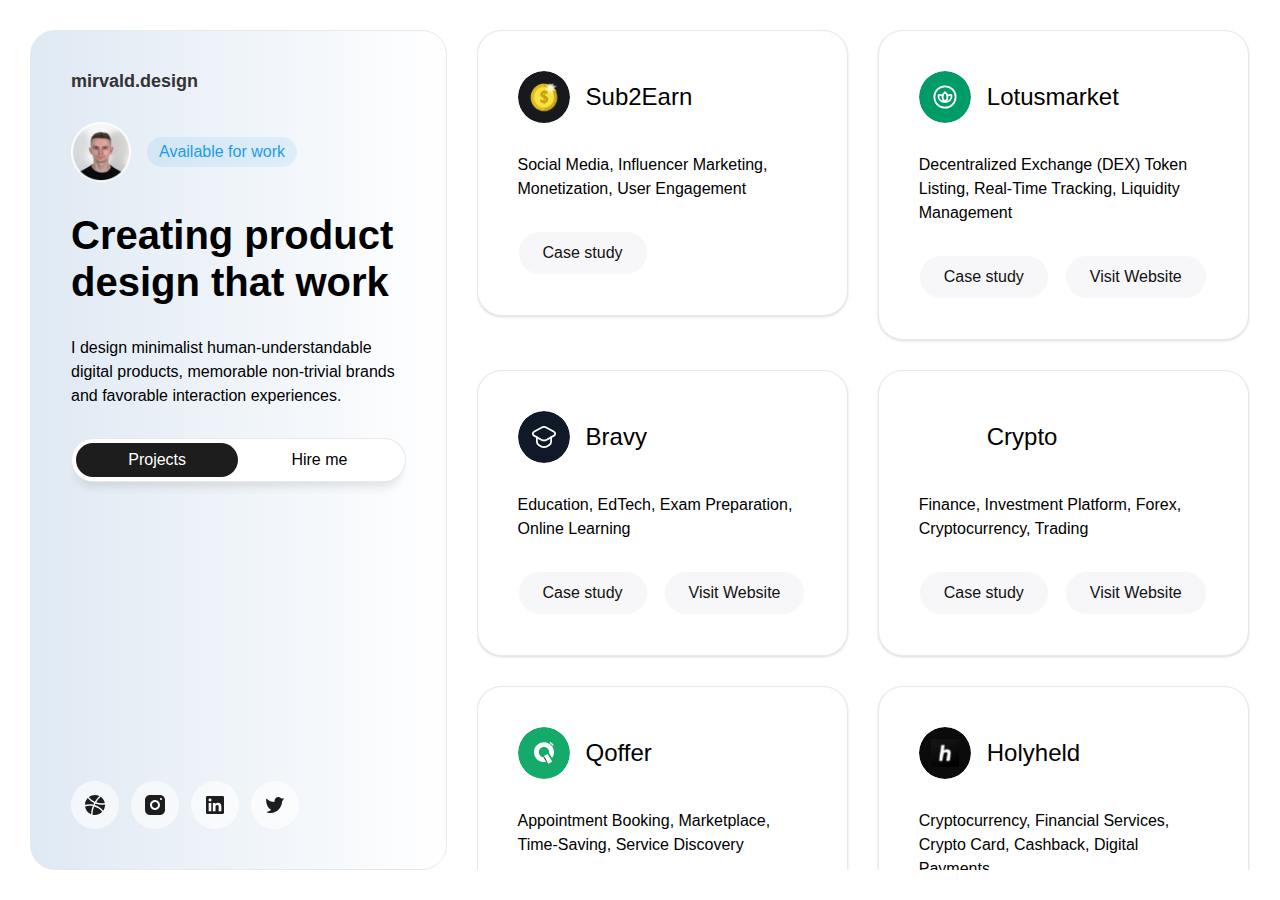
==== index.html @ e4a6abc4 "add design mobile" ====
<!DOCTYPE html>

<html lang="en">

<head>
    <meta charset="utf-8" />
    <meta http-equiv="X-UA-Compatible" content="IE=edge" />
    <title>mirvald.design</title>
    <meta name="description" content="" />
    <meta name="viewport" content="width=device-width,initial-scale=1.0" />
    <link rel="stylesheet" type="text/css" href="style/404.css" />
    <link rel="stylesheet" type="text/css" href="style/style.css" />
    <link rel="stylesheet" type="text/css" href="style/fonts.css" />
    <link rel="stylesheet" type="text/css" href="style/mobile.css" />
</head>

<body>

    <div class="main">
        <div class="content-left">
            <!-- header -->
            <div class="header">
                <div class="top">
                    <div class="logo">mirvald.design</div>

                    <div class="avatar-container">
                        <div class="avatar-img"></div>
                        <div class="badge-available">Available for work</div>
                    </div>

                    <h1 class="title">︎Creating product design that work</h1>
                    <h3 class="paragraph">
                        I design minimalist human-understandable digital products,
                        memorable non-trivial brands and favorable interaction
                        experiences.
                    </h3>
                    <div class="menu">
                        <button id="projects">Projects</button>
                        <button id="hireme">Hire me</button>
                    </div>
                </div>

                <!--  -->
                <div class="header-social-block">
                    <div class="social-container">
                        <!--  -->
                        <a class="btn-social" href="https://dribbble.com/mirvald">
                            <img alt="#" src="img/icons/dr.svg" />
                        </a>
                        <!--  -->
                        <a class="btn-social" href="https://www.instagram.com/mirvald_/">
                            <img alt="#" src="img/icons/ins.svg" />
                        </a>
                        <!--  -->
                        <a class="btn-social" href="https://www.linkedin.com/in/vadym-m-500836253/">
                            <img alt="#" src="img/icons/li.svg" />
                        </a>
                        <!--  -->
                        <a class="btn-social" href="#">
                            <img alt="#" src="img/icons/tw.svg" />
                        </a>
                    </div>
                </div>
            </div>
            <!-- header -->
        </div>
        <div class="content-right">
            <!-- Projects -->
            <div id="projects-block" class="projects-container">
                <!--  -->
                <div class="project-card">
                    <div style="display: flex; gap: 16px; align-items: center;">
                        <div class="logo-container" data-logo="sub2earn"></div>
                        <h2 class="title-project">Sub2Earn</h2>
                    </div>

                    <h3 class="paragraph-project">
                        Social Media, Influencer Marketing, Monetization, User Engagement
                    </h3>
                    <div class="btn-container">
                        <button class="btn-cta">Case study</button>
                    </div>
                </div>
                <!--  -->

                <div class="project-card">
                    <div style="display: flex; gap: 16px; align-items: center;">
                        <div class="logo-container Lotusmarket-img" data-logo="lotus"></div>
                        <h2 class="title-project">Lotusmarket</h2>
                    </div>
                    <h3 class="paragraph-project">
                        Decentralized Exchange (DEX) Token Listing, Real-Time Tracking,
                        Liquidity Management
                    </h3>
                    <div class="btn-container">
                        <button class="btn-cta">Case study</button>
                        <button class="btn-cta">Visit Website</button>
                    </div>
                </div>
                <div class="project-card">
                    <div style="display: flex; gap: 16px; align-items: center;">
                        <div class="logo-container" data-logo="bravy"></div>
                        <h2 class=" title-project">Bravy</h2>
                    </div>

                    <h3 class="paragraph-project">
                        Education, EdTech, Exam Preparation, Online Learning
                    </h3>
                    <div class="btn-container">
                        <button class="btn-cta">Case study</button>
                        <button class="btn-cta">Visit Website</button>
                    </div>
                </div>

                <div class="project-card">
                    <div style="display: flex; gap: 16px; align-items: center;">
                        <div class="logo-container" data-logo="ocea"></div>
                        <h2 class="title-project">Crypto</h2>
                    </div>

                    <h3 class="paragraph-project">
                        Finance, Investment Platform, Forex, Cryptocurrency, Trading
                    </h3>
                    <div class="btn-container">
                        <button class="btn-cta">Case study</button>
                        <button class="btn-cta">Visit Website</button>
                    </div>
                </div>
                <div class="project-card">
                    <div style="display: flex; gap: 16px; align-items: center;">
                        <div class="logo-container" data-logo="qoffer"></div>
                        <h2 class="title-project">Qoffer</h2>
                    </div>

                    <h3 class="paragraph-project">
                        Appointment Booking, Marketplace, Time-Saving, Service Discovery
                    </h3>
                    <div class="btn-container">
                        <button class="btn-cta">Case study</button>
                        <button class="btn-cta">Visit Website</button>
                    </div>
                </div>
                <div class="project-card">
                    <div style="display: flex; gap: 16px; align-items: center;">
                        <div class="logo-container" data-logo="Holyheld"></div>
                        <h2 class="title-project">Holyheld</h2>
                    </div>

                    <h3 class="paragraph-project">
                        Cryptocurrency, Financial Services, Crypto Card, Cashback, Digital
                        Payments
                    </h3>
                    <div class="btn-container">
                        <button class="btn-cta">Case study</button>
                        <button class="btn-cta">Visit Website</button>
                    </div>
                </div>
                <div class="project-card">
                    <div style="display: flex; gap: 16px; align-items: center;">
                        <div class="logo-container" data-logo="fitly"></div>
                        <h2 class="title-project">Fitly</h2>
                    </div>

                    <h3 class="paragraph-project">
                        Health & Fitness, Mobile App, Workout Tracking, iOS Development
                    </h3>
                    <div class="btn-container">
                        <button class="btn-cta">Case study</button>
                        <button class="btn-cta">Visit Website</button>
                    </div>
                </div>
                <div class="project-card">
                    <div style="display: flex; gap: 16px; align-items: center;">
                        <div class="logo-container" data-logo="fastbit"></div>
                        <h2 class="title-project">Fastbit</h2>
                    </div>

                    <h3 class="paragraph-project">
                        Cryptocurrency Exchange, Trading Platform, Cutting-Edge Technology
                    </h3>
                    <div class="btn-container">
                        <button class="btn-cta">Case study</button>
                        <button class="btn-cta">Visit Website</button>
                    </div>
                </div>
                <!--            <-->
                <div class="project-card">
                    <div style="display: flex; gap: 16px; align-items: center;">
                        <div class="logo-container" data-logo="carry"></div>
                        <h2 class="title-project">Carry Out</h2>
                    </div>

                    <h3 class="paragraph-project">
                        Food Delivery, Restaurants, Food Markets, Dominant Position
                    </h3>
                    <div class="btn-container">
                        <button class="btn-cta">Case study</button>
                        <button class="btn-cta">Visit Website</button>
                    </div>
                </div>

                <div class="project-card">
                    <div style="display: flex; gap: 16px; align-items: center;">
                        <div class="logo-container" data-logo="studio"></div>
                        <h2 class="title-project">Studio Reception</h2>
                    </div>

                    <h3 class="paragraph-project">
                        SaaS for Health & Wellbeing Studios, Online Business Management,
                        Marketing
                    </h3>
                    <div class="btn-container">
                        <button class="btn-cta">Case study</button>
                        <button class="btn-cta">Visit Website</button>
                    </div>
                </div>
            </div>
            <!-- Projects -->

            <!-- hireme-block -->
            <div class="hireme-block" id="hireme-block">
                <div class="contact-form">
                    <h2 class="title">Want to work together?</h2>
                    <p class="paragraph">
                        Feel free to reach out for collaborations or just a friendly hello
                    </p>
                    <form id="contactForm">
                        <div class="form-group">
                            <input type="text" id="name" name="name" placeholder="Name" required />
                        </div>
                        <div class="form-group">
                            <input type="email" id="email" name="email" placeholder="Email" required />
                        </div>
                        <div class="form-group">
                            <textarea id="message" name="message" placeholder="Message" rows="4" required></textarea>
                        </div>
                        <button class="btn-cta" type="submit" id="submit">Submit</button>
                    </form>
                </div>
            </div>
            <!-- hireme-block -->
        </div>
    </div>

    <script src="./js/formSubmit.js.js"></script>
    <script src="./js/smoothScroll.js"></script>
</body>

</html>
---- style/404.css ----
.dev-container {
  display: flex;
  background-color: #fff;
  flex-direction: column;
  border: 1px solid rgb(240 242 248);
  width: 100%;
  height: 80vh;
  align-items: flex-start;
  justify-content: center;
}

@media screen and (min-width: 1024px) and (max-width: 2560px) {
  .dev-container {
    padding: 32px;
    gap: 12px;
    border-radius: 32px;
  }
}

@media screen and (min-width: 320px) and (max-width: 1024px) {
  .dev-container {
    padding: 16px;
    gap: 12px;
    border-radius: 16px;
  }
}
---- style/style.css ----
@import "./reset.css";
@import "./fonts.css";

@media screen and (min-width: 1024px) and (max-width: 2560px) {
  body {
    margin: 0;
    background: #fff;
    overflow: hidden;
    font-family: "OpenSauceOne", sans-serif;
  }

  .mobile-blank {
    display: none;
  }

  .header {
    display: flex;
    flex-direction: column;
    justify-content: space-between;
    gap: 30px;
    padding: 40px;
    height: 100%;
  }

  .title {
    font-size: 40px;
    line-height: 47px;
    font-weight: 700;
  }

  .paragraph {
    font-size: 16px;
    line-height: 150%;
  }

  .title-project {
    font-size: 24px;
  }

  .paragraph-project {
    font-size: 16px;
    line-height: 150%;
  }

  .top {
    display: flex;
    flex-direction: column;
    gap: 30px;
  }

  .badge-available {
    background: rgba(29, 155, 240, 0.1);
    color: #1d9bf0;
    padding: 6px 12px;
    border-radius: 25px;
  }

  .menu {
    display: flex;
    padding: 4px;
    align-items: center;
    align-self: stretch;
    border-radius: 25px;
    border: 1px solid rgba(29, 29, 29, 0.1);
    background: #fff;
    box-shadow: 0px 10px 10px -5px rgba(0, 0, 0, 0.1);
  }
  button {
    display: flex;
    border-radius: 25px;
    width: 100%;
    padding: 8px 16px;
    align-content: center;
    justify-content: center;
  }

  button.active {
    background: #1d1d1d;
    color: #fff;
  }

  .header-social-block {
    display: flex;
    flex-direction: column;
    gap: 12px;
  }

  .avatar-container {
    display: flex;
    align-items: center;
    gap: 16px;
  }

  .avatar-img {
    width: 60px;
    height: 60px;
    background-size: cover;
    background-image: url(/img/avatar.jpg);
  }

  .logo-container {
    border-radius: 52px;
    width: 52px;
    height: 52px;
    background-size: cover;
  }

  [data-logo="sub2earn"] {
    background-image: url(/img/logo-product/sub2earn.svg);
  }

  [data-logo="lotus"] {
    background-image: url(/img/logo-product/lotus.svg);
  }

  [data-logo="bravy"] {
    background-image: url(/img/logo-product/bravy.svg);
  }
  [data-logo="ocean"] {
    background-image: url(/img/logo-product/ocean.svg);
  }
  [data-logo="qoffer"] {
    background-image: url(/img/logo-product/qoffer.svg);
  }
  [data-logo="Holyheld"] {
    background-image: url(/img/logo-product/Holyheld.svg);
  }
  [data-logo="fitly"] {
    background-image: url(/img/logo-product/fitly.svg);
  }
  [data-logo="fastbit"] {
    background-image: url(/img/logo-product/fastbit.svg);
  }
  [data-logo="carry"] {
    background-image: url(/img/logo-product/carry.svg);
  }
  [data-logo="studio"] {
    background-image: url(/img/logo-product/studio.svg);
  }

  .main {
    display: flex;
    padding: 30px;
    gap: 30px;
    height: 100vh;
    justify-content: center;
    align-items: center;
  }

  .content-left {
    overflow: hidden;
    height: 100%;
    width: 35%;
    border-radius: 25px;
    border: 1px solid #e5eaec;
    background: linear-gradient(90deg, #dfe9f3 0%, #fff 100%);
  }

  .content-right {
    width: 65%;
    overflow-y: scroll;
    display: flex;
    flex-direction: column;
    gap: 30px;
    height: 100%;
  }

  .projects-container {
    display: flex;
    align-items: flex-start;
    align-content: flex-start;
    gap: 30px;
    flex-wrap: wrap;
  }

  .project-card {
    display: flex;
    width: 48%;
    flex-direction: column;
    gap: 30px;
    padding: 40px;
    background: #ffffff;
    border-radius: 25px;
    border: 1px solid #e5eaec;
    box-shadow: 0px 1px 3px 0px rgba(16, 24, 40, 0.1),
      0px 1px 2px 0px rgba(16, 24, 40, 0.06);
  }

  .btn-container {
    display: flex;
    gap: 16px;
  }

  .logo {
    font-size: 18px;
    color: #333;
    font-weight: 700;
  }

  .social-container {
    display: flex;
    align-items: center;
    gap: 12px;
  }

  /* Buttons */

  .btn-cta {
    width: fit-content;
    padding: 12px 24px;
    border: 1px solid #fff;
    border-radius: 25px;
    color: #111111;
    background-color: #f7f7f9;
  }

  .btn-cta:hover {
    padding: 12px 24px;
    border: 1px solid #fff;
    border-radius: 25px;
    background-color: #f7f7f9;
  }

  .contact-form {
    display: flex;
    flex-direction: column;
    gap: 30px;
    width: 100%;
    margin: 0 auto;
    padding: 40px;
    border: 1px solid #e5eaec;
    border-radius: 25px;
    box-shadow: 0px 1px 3px 0px rgba(16, 24, 40, 0.1),
      0px 1px 2px 0px rgba(16, 24, 40, 0.06);
  }

  .form-group {
    margin-bottom: 30px;
  }

  input[type="text"],
  input[type="email"],
  textarea {
    width: 100%;
    padding: 16px 24px;
    background: #f7f7f9;
    border-radius: 25px;
  }

  /* Style the placeholders to look like labels */
  input::placeholder,
  textarea::placeholder {
    color: #948282;
  }
}
---- style/fonts.css ----
@font-face {
  font-family: "OpenSauceOne";
  src: url("fonts/OpenSauceOne-Regular.woff2") format("woff2"),
    url("fonts/OpenSauceOne-Medium.woff2") format("woff2"),
    url("fonts/OpenSauceOne-SemiBold.woff2") format("woff2");
  font-weight: 500, 600, 700;
}
---- style/mobile.css ----
@import "./style.css";

@media screen and (min-width: 320px) and (max-width: 768px) {
  body {
    margin: 0;
    font-family: "OpenSauceOne", sans-serif;
    background: #fff;
  }

  .main {
    display: flex;
    flex-direction: column;
    padding: 16px;
    gap: 30px;
  }
  .content-left {
    display: flex;
  }

  .content-right {
    display: flex;
    flex-direction: column;
    gap: 16px;
  }

  .header {
    display: flex;
    flex-direction: column;
    border: solid 1px #e5eaec;
    gap: 30px;
    padding: 20px;
    background: linear-gradient(90deg, #dfe9f3 0%, #fff 100%);
    border-radius: 30px;
    height: 100vh;
    justify-content: space-between;
  }

  .avatar-container {
    display: flex;
    align-items: center;
    gap: 16px;
  }

  .avatar-img {
    height: 60px;
    width: 60px;
    background-size: cover;
    background-image: url(/img/avatar.jpg);
  }

  .badge-available {
    background: rgba(29, 155, 240, 0.1);
    color: #1d9bf0;
    padding: 6px 12px;
    border-radius: 25px;
  }

  .title {
    font-size: 40px;
    line-height: 47px;
  }

  .social-container {
    display: flex;
    gap: 16px;
  }

  .top {
    display: flex;
    flex-direction: column;
    gap: 30px;
  }

  .logo {
    color: #333;
    font-size: 18px;
    font-weight: 700;
  }

  .header-social-block {
    display: flex;
    gap: 12px;
  }

  .social-container {
    display: flex;
  }

  .menu {
    display: none;
  }

  .projects-container {
    display: flex;
    overflow: scroll;
    gap: 12px;
  }

  .logo-container {
    border-radius: 52px;
    width: 52px;
    height: 52px;
    background-size: cover;
  }

  [data-logo="sub2earn"] {
    background-image: url(/img/logo-product/sub2earn.svg);
  }

  [data-logo="lotus"] {
    background-image: url(/img/logo-product/lotus.svg);
  }

  [data-logo="bravy"] {
    background-image: url(/img/logo-product/bravy.svg);
  }
  [data-logo="ocean"] {
    background-image: url(/img/logo-product/ocean.svg);
  }
  [data-logo="qoffer"] {
    background-image: url(/img/logo-product/qoffer.svg);
  }
  [data-logo="Holyheld"] {
    background-image: url(/img/logo-product/Holyheld.svg);
  }
  [data-logo="fitly"] {
    background-image: url(/img/logo-product/fitly.svg);
  }
  [data-logo="fastbit"] {
    background-image: url(/img/logo-product/fastbit.svg);
  }
  [data-logo="carry"] {
    background-image: url(/img/logo-product/carry.svg);
  }
  [data-logo="studio"] {
    background-image: url(/img/logo-product/studio.svg);
  }

  .project-card {
    display: flex;
    min-width: 300px;
    flex-direction: column;
    gap: 30px;
    padding: 20px;
    background: #ffffff;
    border-radius: 25px;
    border: 1px solid #e5eaec;
    box-shadow: 0px 1px 3px 0px rgba(16, 24, 40, 0.1),
      0px 1px 2px 0px rgba(16, 24, 40, 0.06);
  }

  .btn-cta {
    padding: 8px 16px;
    border: 1px solid #fff;
    border-radius: 30px;
    color: #fff;
  }

  .contact-form {
    display: flex;
    flex-direction: column;
    gap: 30px;
    width: 100%;
    margin: 0 auto;
    padding: 20px;
    border: 1px solid #e5eaec;
    border-radius: 25px;
    box-shadow: 0px 1px 3px 0px rgba(16, 24, 40, 0.1),
      0px 1px 2px 0px rgba(16, 24, 40, 0.06);
  }

  .form-group {
    margin-bottom: 30px;
  }

  input[type="text"],
  input[type="email"],
  textarea {
    width: 100%;
    padding: 16px 24px;
    background: #f7f7f9;
    border-radius: 25px;
  }

  /* Style the placeholders to look like labels */
  input::placeholder,
  textarea::placeholder {
    color: #948282;
  }
}
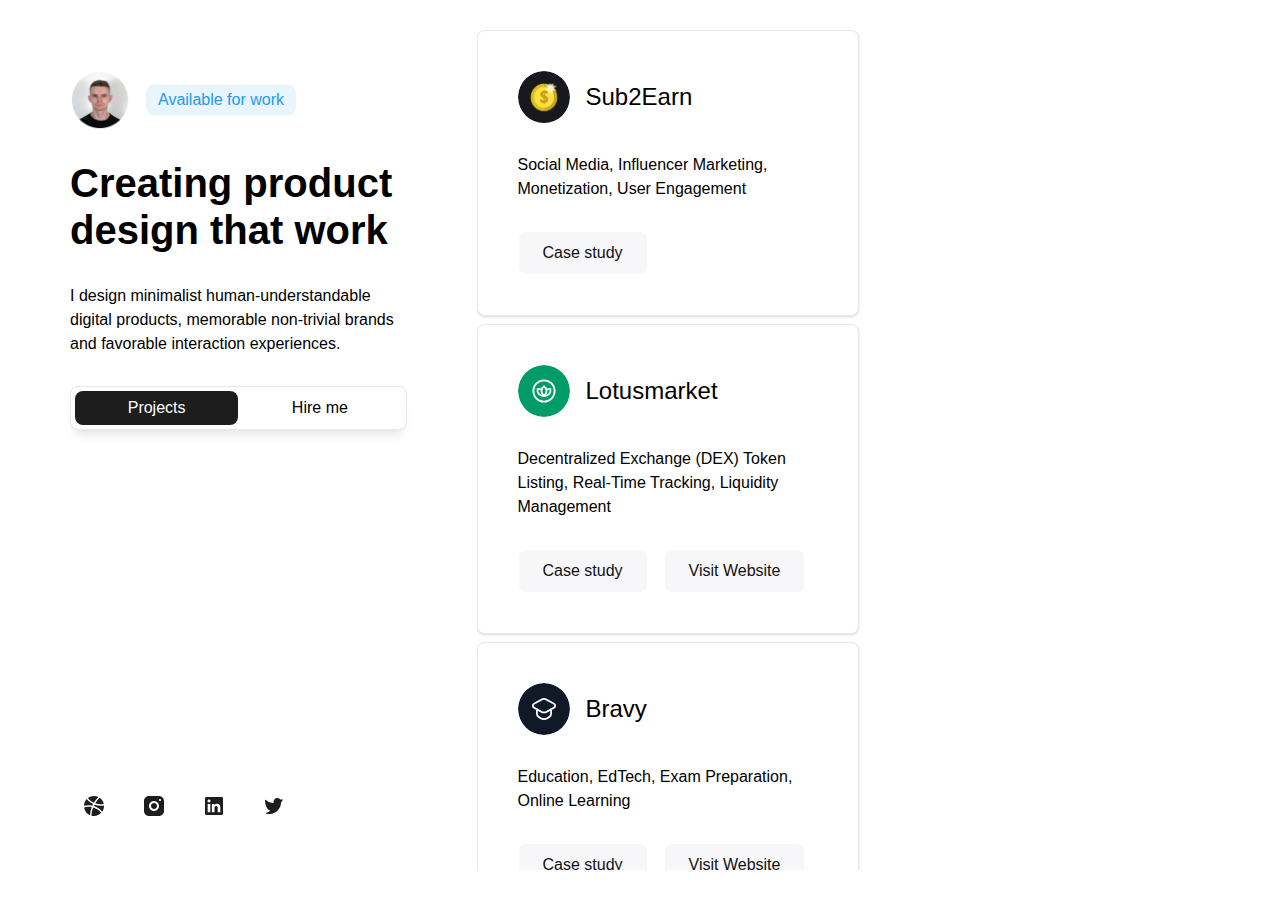
==== commit 9ed834f5: "refactoring code" ====
--- a/index.html
+++ b/index.html
@@ -21,7 +21,6 @@
             <!-- header -->
             <div class="header">
                 <div class="top">
-                    <div class="logo">mirvald.design</div>
 
                     <div class="avatar-container">
                         <div class="avatar-img"></div>
--- a/style/style.css
+++ b/style/style.css
@@ -52,7 +52,7 @@
     background: rgba(29, 155, 240, 0.1);
     color: #1d9bf0;
     padding: 6px 12px;
-    border-radius: 25px;
+    border-radius: 8px;
   }
 
   .menu {
@@ -60,14 +60,14 @@
     padding: 4px;
     align-items: center;
     align-self: stretch;
-    border-radius: 25px;
+    border-radius: 8px;
     border: 1px solid rgba(29, 29, 29, 0.1);
     background: #fff;
     box-shadow: 0px 10px 10px -5px rgba(0, 0, 0, 0.1);
   }
   button {
     display: flex;
-    border-radius: 25px;
+    border-radius: 8px;
     width: 100%;
     padding: 8px 16px;
     align-content: center;
@@ -151,9 +151,6 @@
     overflow: hidden;
     height: 100%;
     width: 35%;
-    border-radius: 25px;
-    border: 1px solid #e5eaec;
-    background: linear-gradient(90deg, #dfe9f3 0%, #fff 100%);
   }
 
   .content-right {
@@ -169,18 +166,18 @@
     display: flex;
     align-items: flex-start;
     align-content: flex-start;
-    gap: 30px;
+    gap: 8px;
     flex-wrap: wrap;
   }
 
   .project-card {
     display: flex;
-    width: 48%;
+    width: 49.5%;
     flex-direction: column;
     gap: 30px;
     padding: 40px;
     background: #ffffff;
-    border-radius: 25px;
+    border-radius: 8px;
     border: 1px solid #e5eaec;
     box-shadow: 0px 1px 3px 0px rgba(16, 24, 40, 0.1),
       0px 1px 2px 0px rgba(16, 24, 40, 0.06);
@@ -189,12 +186,6 @@
   .btn-container {
     display: flex;
     gap: 16px;
-  }
-
-  .logo {
-    font-size: 18px;
-    color: #333;
-    font-weight: 700;
   }
 
   .social-container {
@@ -209,7 +200,7 @@
     width: fit-content;
     padding: 12px 24px;
     border: 1px solid #fff;
-    border-radius: 25px;
+    border-radius: 8px;
     color: #111111;
     background-color: #f7f7f9;
   }
@@ -217,7 +208,7 @@
   .btn-cta:hover {
     padding: 12px 24px;
     border: 1px solid #fff;
-    border-radius: 25px;
+    border-radius: 8px;
     background-color: #f7f7f9;
   }
 
@@ -229,7 +220,7 @@
     margin: 0 auto;
     padding: 40px;
     border: 1px solid #e5eaec;
-    border-radius: 25px;
+    border-radius: 8px;
     box-shadow: 0px 1px 3px 0px rgba(16, 24, 40, 0.1),
       0px 1px 2px 0px rgba(16, 24, 40, 0.06);
   }
@@ -244,7 +235,7 @@
     width: 100%;
     padding: 16px 24px;
     background: #f7f7f9;
-    border-radius: 25px;
+    border-radius: 8px;
   }
 
   /* Style the placeholders to look like labels */
--- a/style/mobile.css
+++ b/style/mobile.css
@@ -69,12 +69,6 @@
     display: flex;
     flex-direction: column;
     gap: 30px;
-  }
-
-  .logo {
-    color: #333;
-    font-size: 18px;
-    font-weight: 700;
   }
 
   .header-social-block {
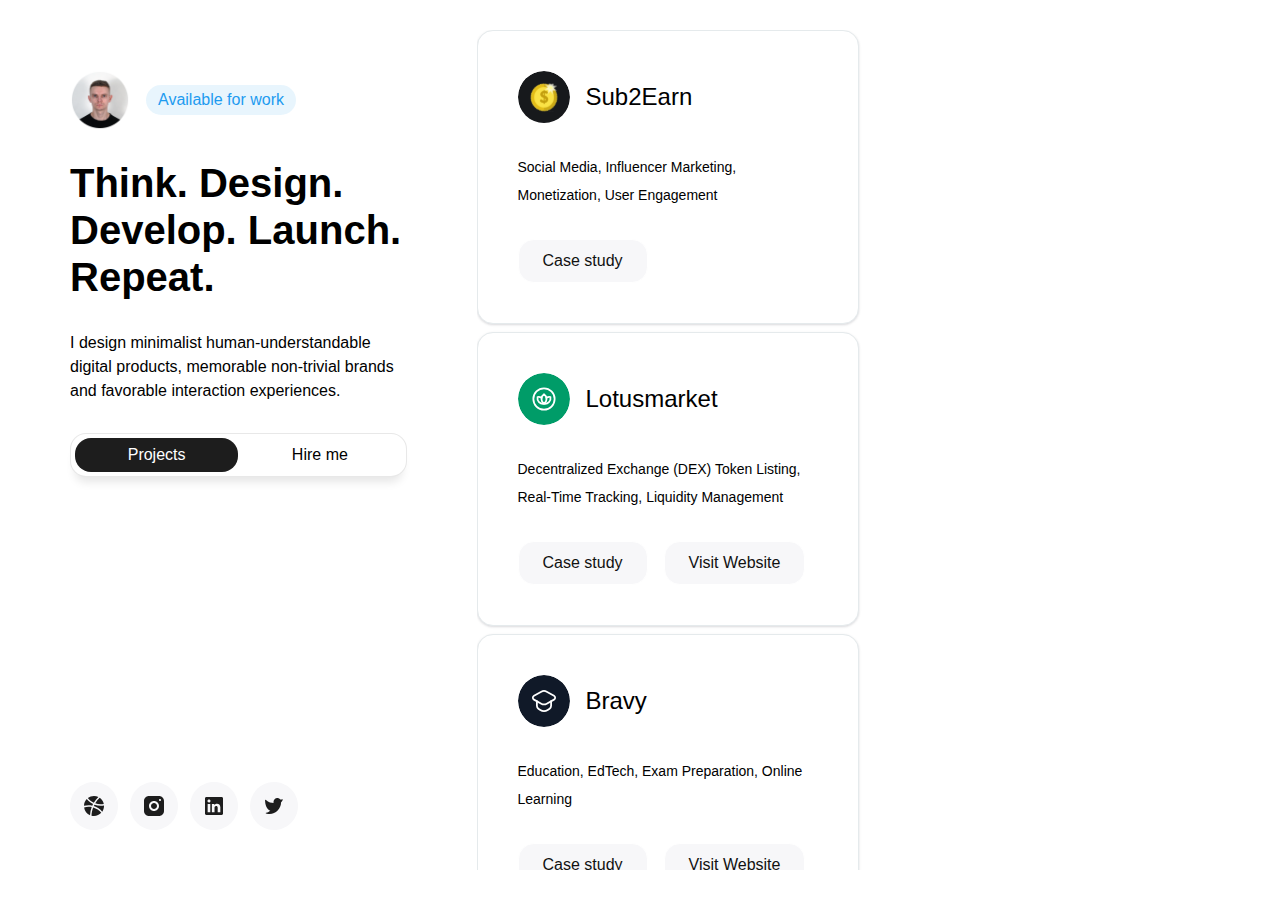
==== commit e42a5ba2: "new code" ====
--- a/index.html
+++ b/index.html
@@ -27,7 +27,7 @@
                         <div class="badge-available">Available for work</div>
                     </div>
 
-                    <h1 class="title">︎Creating product design that work</h1>
+                    <h1 class="title">︎Think. Design. Develop. Launch. Repeat.</h1>
                     <h3 class="paragraph">
                         I design minimalist human-understandable digital products,
                         memorable non-trivial brands and favorable interaction
@@ -77,7 +77,9 @@
                         Social Media, Influencer Marketing, Monetization, User Engagement
                     </h3>
                     <div class="btn-container">
-                        <button class="btn-cta">Case study</button>
+                        <a href="/projects/sub2Earn.html">
+                            <button class="btn-cta">Case study</button>
+                        </a>
                     </div>
                 </div>
                 <!--  -->
--- a/style/style.css
+++ b/style/style.css
@@ -5,7 +5,6 @@
   body {
     margin: 0;
     background: #fff;
-    overflow: hidden;
     font-family: "OpenSauceOne", sans-serif;
   }
 
@@ -35,11 +34,12 @@
 
   .title-project {
     font-size: 24px;
+    line-height: 30px;
   }
 
   .paragraph-project {
-    font-size: 16px;
-    line-height: 150%;
+    font-size: 14px;
+    line-height: 28px;
   }
 
   .top {
@@ -52,7 +52,7 @@
     background: rgba(29, 155, 240, 0.1);
     color: #1d9bf0;
     padding: 6px 12px;
-    border-radius: 8px;
+    border-radius: 16px;
   }
 
   .menu {
@@ -60,14 +60,14 @@
     padding: 4px;
     align-items: center;
     align-self: stretch;
-    border-radius: 8px;
+    border-radius: 16px;
     border: 1px solid rgba(29, 29, 29, 0.1);
     background: #fff;
     box-shadow: 0px 10px 10px -5px rgba(0, 0, 0, 0.1);
   }
   button {
     display: flex;
-    border-radius: 8px;
+    border-radius: 16px;
     width: 100%;
     padding: 8px 16px;
     align-content: center;
@@ -147,6 +147,33 @@
     align-items: center;
   }
 
+  .main-page-case {
+    display: flex;
+    flex-direction: column;
+    padding-top: 30px;
+    align-items: center;
+  }
+
+  .project-content {
+    display: flex;
+    flex-direction: column;
+    gap: 8px;
+    width: 756px;
+  }
+
+  .case-content {
+    display: flex;
+    flex-direction: column;
+    gap: 30px;
+    width: 100%;
+    margin: 0 auto;
+    padding: 40px;
+    border: 1px solid #e5eaec;
+    border-radius: 16px;
+    box-shadow: 0px 1px 3px 0px rgba(16, 24, 40, 0.1),
+      0px 1px 2px 0px rgba(16, 24, 40, 0.06);
+  }
+
   .content-left {
     overflow: hidden;
     height: 100%;
@@ -177,7 +204,7 @@
     gap: 30px;
     padding: 40px;
     background: #ffffff;
-    border-radius: 8px;
+    border-radius: 16px;
     border: 1px solid #e5eaec;
     box-shadow: 0px 1px 3px 0px rgba(16, 24, 40, 0.1),
       0px 1px 2px 0px rgba(16, 24, 40, 0.06);
@@ -200,7 +227,7 @@
     width: fit-content;
     padding: 12px 24px;
     border: 1px solid #fff;
-    border-radius: 8px;
+    border-radius: 16px;
     color: #111111;
     background-color: #f7f7f9;
   }
@@ -208,7 +235,7 @@
   .btn-cta:hover {
     padding: 12px 24px;
     border: 1px solid #fff;
-    border-radius: 8px;
+    border-radius: 16px;
     background-color: #f7f7f9;
   }
 
@@ -220,7 +247,7 @@
     margin: 0 auto;
     padding: 40px;
     border: 1px solid #e5eaec;
-    border-radius: 8px;
+    border-radius: 16px;
     box-shadow: 0px 1px 3px 0px rgba(16, 24, 40, 0.1),
       0px 1px 2px 0px rgba(16, 24, 40, 0.06);
   }
@@ -235,7 +262,7 @@
     width: 100%;
     padding: 16px 24px;
     background: #f7f7f9;
-    border-radius: 8px;
+    border-radius: 16px;
   }
 
   /* Style the placeholders to look like labels */
--- a/style/mobile.css
+++ b/style/mobile.css
@@ -26,13 +26,7 @@
   .header {
     display: flex;
     flex-direction: column;
-    border: solid 1px #e5eaec;
     gap: 30px;
-    padding: 20px;
-    background: linear-gradient(90deg, #dfe9f3 0%, #fff 100%);
-    border-radius: 30px;
-    height: 100vh;
-    justify-content: space-between;
   }
 
   .avatar-container {
@@ -52,12 +46,26 @@
     background: rgba(29, 155, 240, 0.1);
     color: #1d9bf0;
     padding: 6px 12px;
-    border-radius: 25px;
+    border-radius: 8px;
   }
 
   .title {
     font-size: 40px;
     line-height: 47px;
+  }
+  .paragraph {
+    font-size: 14px;
+    line-height: 28px;
+  }
+
+  .title-project {
+    font-size: 24px;
+    line-height: 30px;
+  }
+
+  .paragraph-project {
+    font-size: 14px;
+    line-height: 28px;
   }
 
   .social-container {
@@ -86,8 +94,8 @@
 
   .projects-container {
     display: flex;
-    overflow: scroll;
-    gap: 12px;
+    flex-direction: column;
+    gap: 8px;
   }
 
   .logo-container {
@@ -137,7 +145,7 @@
     gap: 30px;
     padding: 20px;
     background: #ffffff;
-    border-radius: 25px;
+    border-radius: 8px;
     border: 1px solid #e5eaec;
     box-shadow: 0px 1px 3px 0px rgba(16, 24, 40, 0.1),
       0px 1px 2px 0px rgba(16, 24, 40, 0.06);
@@ -158,7 +166,7 @@
     margin: 0 auto;
     padding: 20px;
     border: 1px solid #e5eaec;
-    border-radius: 25px;
+    border-radius: 8px;
     box-shadow: 0px 1px 3px 0px rgba(16, 24, 40, 0.1),
       0px 1px 2px 0px rgba(16, 24, 40, 0.06);
   }
@@ -173,7 +181,7 @@
     width: 100%;
     padding: 16px 24px;
     background: #f7f7f9;
-    border-radius: 25px;
+    border-radius: 8px;
   }
 
   /* Style the placeholders to look like labels */
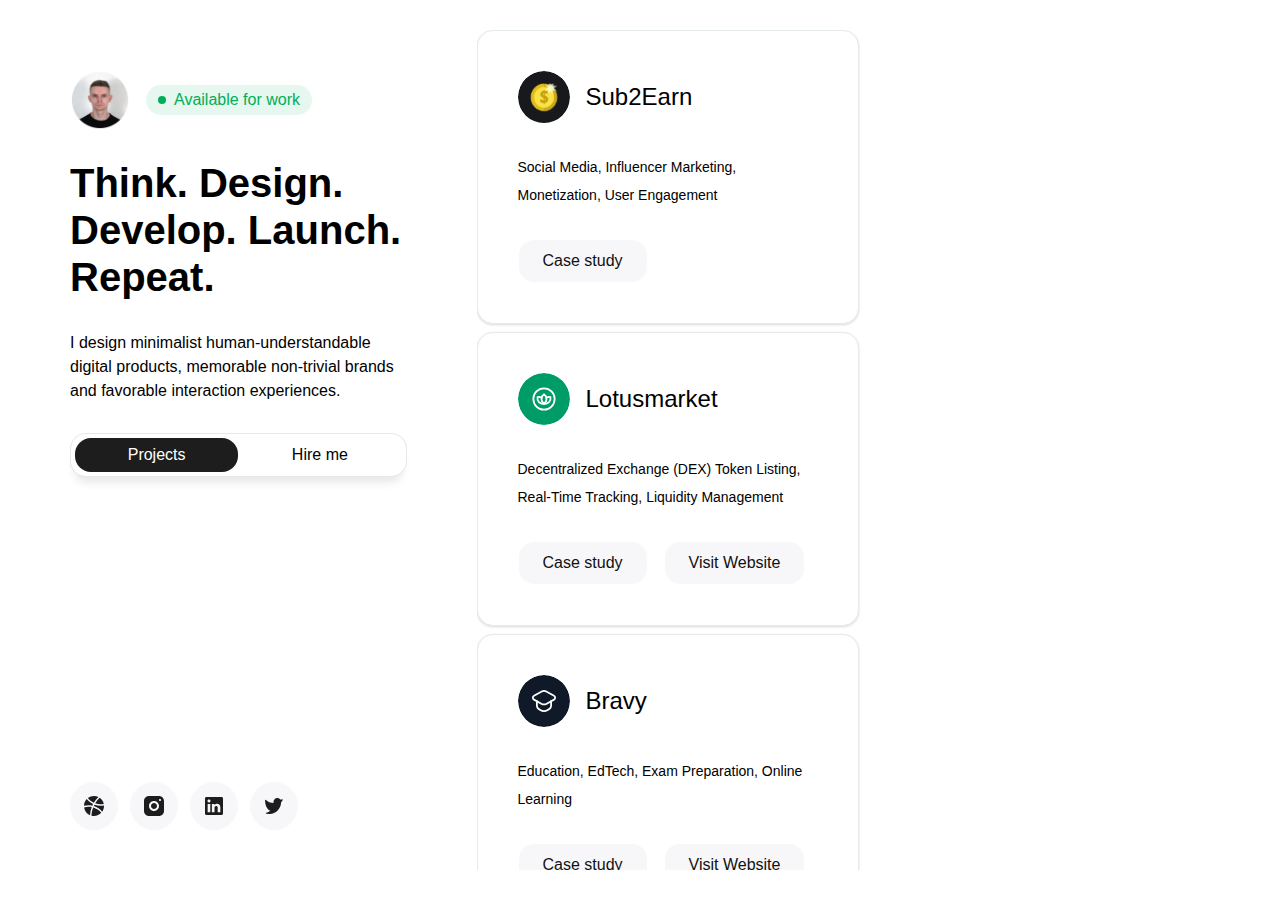
==== commit f91a867b: "add badge available" ====
--- a/index.html
+++ b/index.html
@@ -24,7 +24,7 @@
 
                     <div class="avatar-container">
                         <div class="avatar-img"></div>
-                        <div class="badge-available">Available for work</div>
+                        <div class="badge-available"><span class="pulse"></span>Available for work</div>
                     </div>
 
                     <h1 class="title">︎Think. Design. Develop. Launch. Repeat.</h1>
--- a/style/style.css
+++ b/style/style.css
@@ -49,10 +49,37 @@
   }
 
   .badge-available {
-    background: rgba(29, 155, 240, 0.1);
-    color: #1d9bf0;
+    display: flex;
+    align-items: center;
+    gap: 8px;
+    background: rgba(0, 174, 90, 0.1);
+    color: #00ae5a;
     padding: 6px 12px;
     border-radius: 16px;
+  }
+
+  .pulse {
+    content: "";
+    width: 8px;
+    height: 8px;
+    border-radius: 50%;
+    background-color: #00ae5a;
+    animation: pulse-animation 1s infinite;
+  }
+
+  @keyframes pulse-animation {
+    0% {
+      transform: scale(1);
+      opacity: 0.8;
+    }
+    50% {
+      transform: scale(1.5);
+      opacity: 0.4;
+    }
+    100% {
+      transform: scale(1);
+      opacity: 0.8;
+    }
   }
 
   .menu {
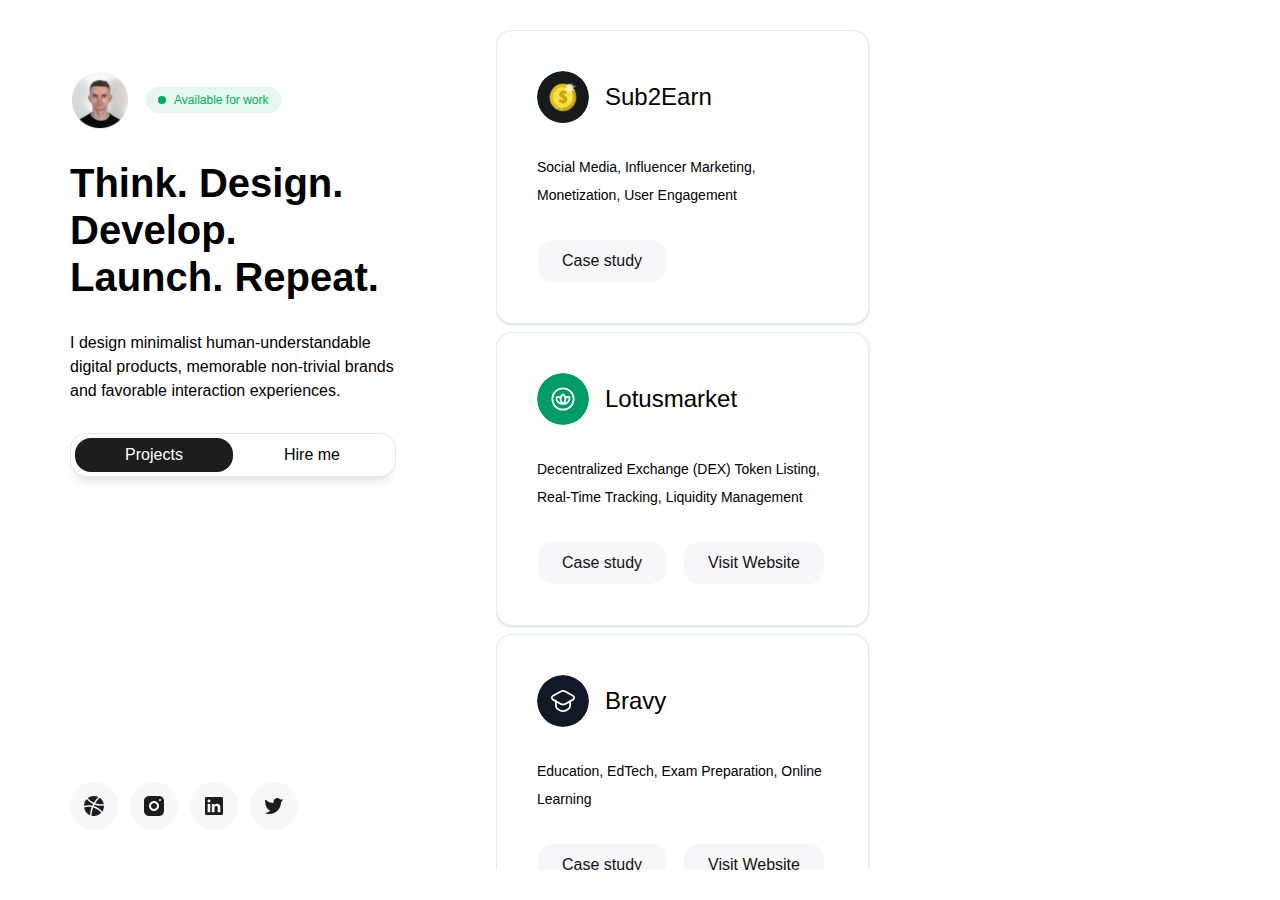
==== commit a0edae28: "refactoring" ====
--- a/index.html
+++ b/index.html
@@ -63,6 +63,9 @@
             </div>
             <!-- header -->
         </div>
+        <div>
+            <h1 class="heading-mobile">Projects</h1>
+        </div>
         <div class="content-right">
             <!-- Projects -->
             <div id="projects-block" class="projects-container">
@@ -217,12 +220,14 @@
                 </div>
             </div>
             <!-- Projects -->
-
+            <div>
+                <h1 class="heading-mobile">Contact me</h1>
+            </div>
             <!-- hireme-block -->
             <div class="hireme-block" id="hireme-block">
                 <div class="contact-form">
-                    <h2 class="title">Want to work together?</h2>
-                    <p class="paragraph">
+                    <h2 class="title-project">Want to work together?</h2>
+                    <p class="paragraph-project">
                         Feel free to reach out for collaborations or just a friendly hello
                     </p>
                     <form id="contactForm">
@@ -235,7 +240,7 @@
                         <div class="form-group">
                             <textarea id="message" name="message" placeholder="Message" rows="4" required></textarea>
                         </div>
-                        <button class="btn-cta" type="submit" id="submit">Submit</button>
+                        <button class="btn-cta" type="submit" id="submit">Send message</button>
                     </form>
                 </div>
             </div>
--- a/style/style.css
+++ b/style/style.css
@@ -56,6 +56,7 @@
     color: #00ae5a;
     padding: 6px 12px;
     border-radius: 16px;
+    font-size: 12px;
   }
 
   .pulse {
@@ -106,6 +107,10 @@
     color: #fff;
   }
 
+  .heading-mobile {
+    display: none;
+  }
+
   .header-social-block {
     display: flex;
     flex-direction: column;
--- a/style/mobile.css
+++ b/style/mobile.css
@@ -11,7 +11,7 @@
     display: flex;
     flex-direction: column;
     padding: 16px;
-    gap: 30px;
+    gap: 16px;
   }
   .content-left {
     display: flex;
@@ -43,10 +43,38 @@
   }
 
   .badge-available {
-    background: rgba(29, 155, 240, 0.1);
-    color: #1d9bf0;
+    display: flex;
+    align-items: center;
+    gap: 8px;
+    background: rgba(0, 174, 90, 0.1);
+    color: #00ae5a;
     padding: 6px 12px;
-    border-radius: 8px;
+    border-radius: 16px;
+    font-size: 12px;
+  }
+
+  .pulse {
+    content: "";
+    width: 8px;
+    height: 8px;
+    border-radius: 50%;
+    background-color: #00ae5a;
+    animation: pulse-animation 1s infinite;
+  }
+
+  @keyframes pulse-animation {
+    0% {
+      transform: scale(1);
+      opacity: 0.8;
+    }
+    50% {
+      transform: scale(1.5);
+      opacity: 0.4;
+    }
+    100% {
+      transform: scale(1);
+      opacity: 0.8;
+    }
   }
 
   .title {
@@ -56,6 +84,13 @@
   .paragraph {
     font-size: 14px;
     line-height: 28px;
+  }
+
+  .heading-mobile {
+    text-transform: uppercase;
+    font-size: 12px;
+    line-height: 42px;
+    letter-spacing: 3px;
   }
 
   .title-project {
@@ -145,17 +180,19 @@
     gap: 30px;
     padding: 20px;
     background: #ffffff;
-    border-radius: 8px;
+    border-radius: 16px;
     border: 1px solid #e5eaec;
     box-shadow: 0px 1px 3px 0px rgba(16, 24, 40, 0.1),
       0px 1px 2px 0px rgba(16, 24, 40, 0.06);
   }
 
   .btn-cta {
-    padding: 8px 16px;
+    width: fit-content;
+    padding: 12px 24px;
     border: 1px solid #fff;
-    border-radius: 30px;
-    color: #fff;
+    border-radius: 16px;
+    color: #111111;
+    background-color: #f7f7f9;
   }
 
   .contact-form {
@@ -166,7 +203,7 @@
     margin: 0 auto;
     padding: 20px;
     border: 1px solid #e5eaec;
-    border-radius: 8px;
+    border-radius: 16px;
     box-shadow: 0px 1px 3px 0px rgba(16, 24, 40, 0.1),
       0px 1px 2px 0px rgba(16, 24, 40, 0.06);
   }
@@ -181,7 +218,7 @@
     width: 100%;
     padding: 16px 24px;
     background: #f7f7f9;
-    border-radius: 8px;
+    border-radius: 16px;
   }
 
   /* Style the placeholders to look like labels */
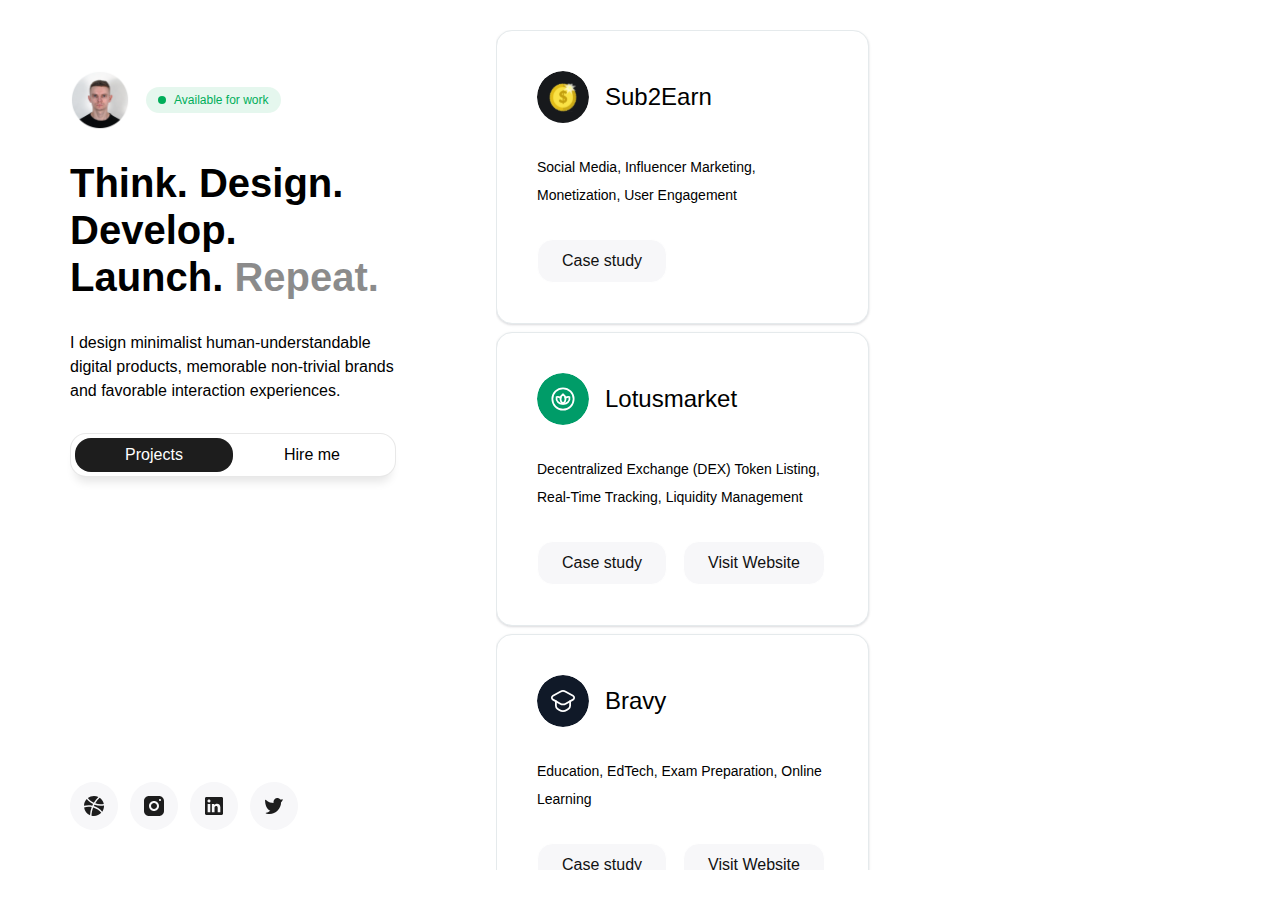
==== commit f00f30b1: "refactoring" ====
--- a/index.html
+++ b/index.html
@@ -27,7 +27,8 @@
                         <div class="badge-available"><span class="pulse"></span>Available for work</div>
                     </div>
 
-                    <h1 class="title">︎Think. Design. Develop. Launch. Repeat.</h1>
+                    <h1 class="title">︎Think. Design. Develop. Launch. <span
+                            style="color: rgba(23, 23, 23, 0.50);;">Repeat.</span></h1>
                     <h3 class="paragraph">
                         I design minimalist human-understandable digital products,
                         memorable non-trivial brands and favorable interaction
@@ -55,7 +56,7 @@
                             <img alt="#" src="img/icons/li.svg" />
                         </a>
                         <!--  -->
-                        <a class="btn-social" href="#">
+                        <a class="btn-social" href="https://twitter.com/mirvald_">
                             <img alt="#" src="img/icons/tw.svg" />
                         </a>
                     </div>
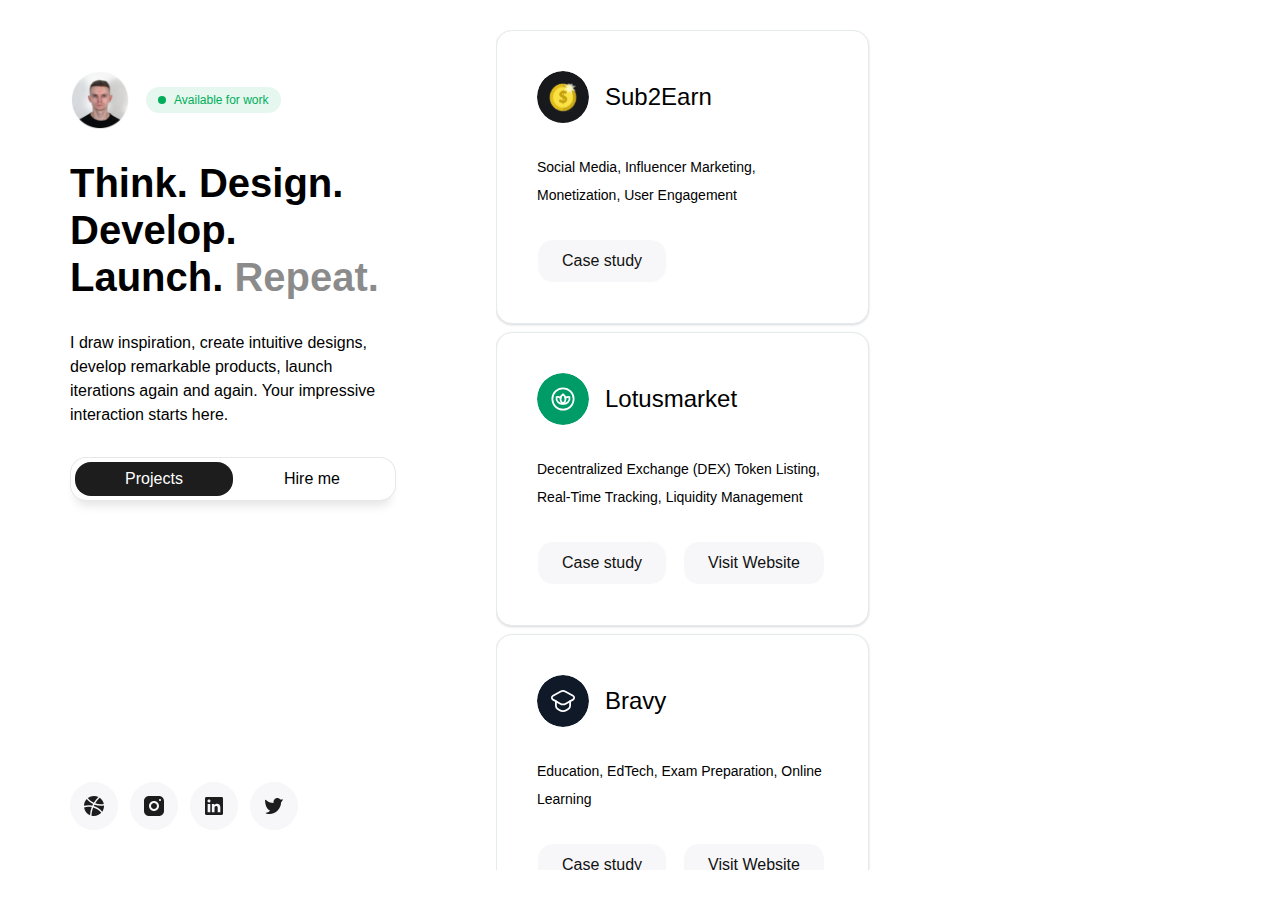
==== commit c8d1c5c8: "refactoring" ====
--- a/index.html
+++ b/index.html
@@ -30,9 +30,8 @@
                     <h1 class="title">︎Think. Design. Develop. Launch. <span
                             style="color: rgba(23, 23, 23, 0.50);;">Repeat.</span></h1>
                     <h3 class="paragraph">
-                        I design minimalist human-understandable digital products,
-                        memorable non-trivial brands and favorable interaction
-                        experiences.
+                        I draw inspiration, create intuitive designs, develop remarkable products, launch iterations
+                        again and again. Your impressive interaction starts here.
                     </h3>
                     <div class="menu">
                         <button id="projects">Projects</button>
--- a/style/style.css
+++ b/style/style.css
@@ -24,7 +24,7 @@
   .title {
     font-size: 40px;
     line-height: 47px;
-    font-weight: 700;
+    font-weight: 600;
   }
 
   .paragraph {
@@ -183,6 +183,7 @@
     display: flex;
     flex-direction: column;
     padding-top: 30px;
+    padding-bottom: 30px;
     align-items: center;
   }
 
